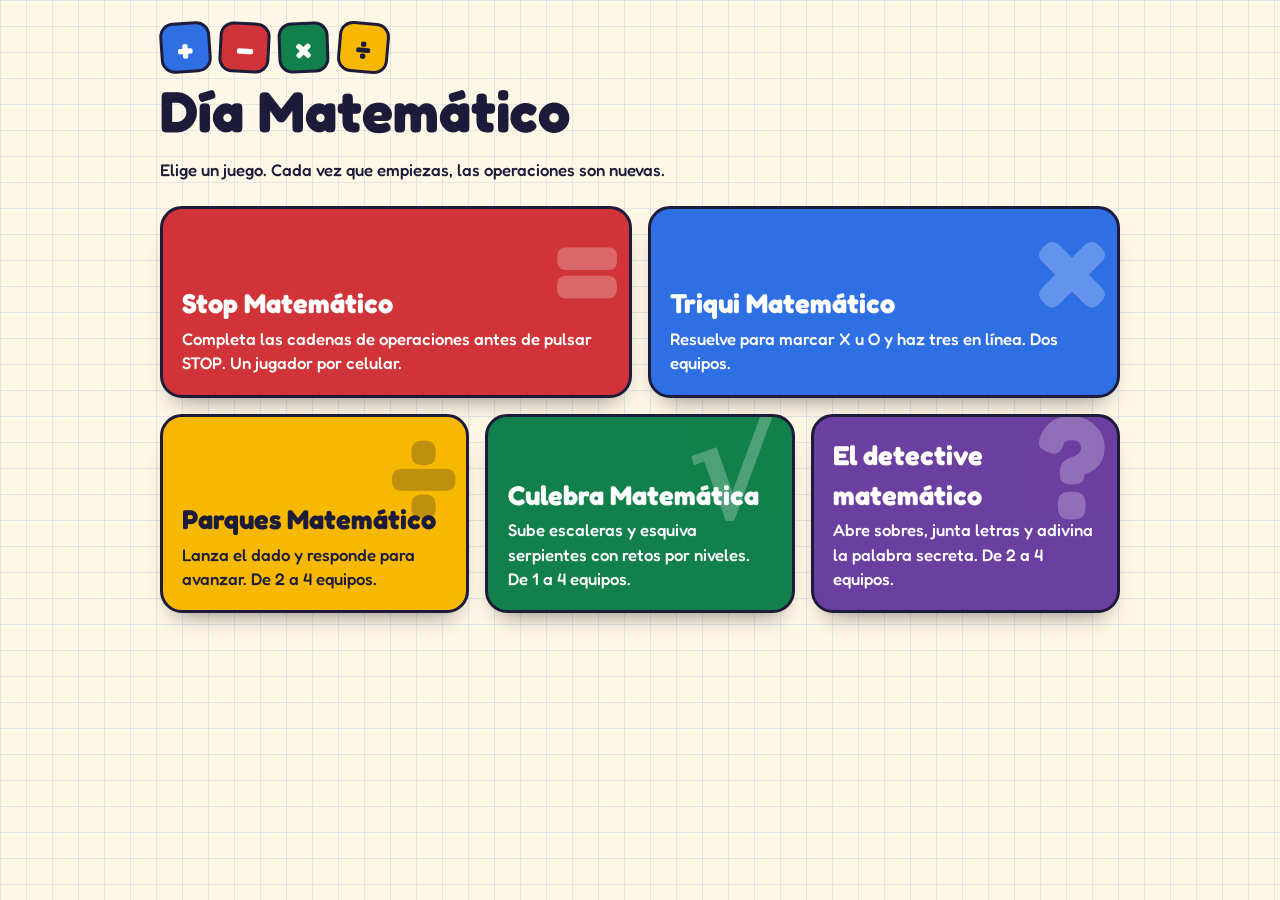
==== index.html @ 05934ddd "Add files via upload" ====
<!doctype html><html lang="es"><meta charset="utf-8"><meta name="viewport" content="width=device-width,initial-scale=1"><title>Día Matemático</title><link rel="stylesheet" href="style.css">
<style>
.ops{display:flex;gap:.5rem;margin:.4rem 0 .6rem}
.ops b{display:grid;place-items:center;width:3.2rem;height:3.2rem;font-size:2rem;color:#fff;background:var(--c);border:3px solid #1d1b3a;border-radius:14px;rotate:var(--a)}
@media(prefers-reduced-motion:no-preference){.ops b{animation:pop .6s cubic-bezier(.2,.9,.2,1) backwards;animation-delay:calc(var(--i)*90ms)}}
@keyframes pop{from{translate:0 -2rem;opacity:0}}
.grid{display:grid;gap:1rem;margin-top:1.5rem}
@media(min-width:44rem){.grid{grid-template-columns:repeat(6,1fr)}.grid a{grid-column:span 2}.grid a:nth-child(-n+2){grid-column:span 3}}
.grid a{position:relative;overflow:hidden;display:flex;flex-direction:column;justify-content:flex-end;min-height:12rem;padding:1.2rem;color:#fff;text-decoration:none;background:var(--c);border:3px solid #1d1b3a;border-radius:22px;box-shadow:0 14px 24px -14px rgb(0 0 0/.5);transition:transform .2s}
.grid a:hover{transform:translateY(-4px)}
.grid a.y{color:#1d1b3a}
.grid b{position:absolute;top:-1.5rem;right:.6rem;font-size:9rem;line-height:1;opacity:.25}
.grid h2{font-size:1.7rem}.grid p{margin:.2rem 0 0}
</style>
<main class="wrap">
<div class="ops"><b style="--c:var(--b);--a:-4deg;--i:0">+</b><b style="--c:var(--r);--a:3deg;--i:1">−</b><b style="--c:var(--g);--a:-2deg;--i:2">×</b><b style="--c:var(--y);--a:5deg;--i:3;color:#1d1b3a">÷</b></div>
<h1>Día Matemático</h1>
<p>Elige un juego. Cada vez que empiezas, las operaciones son nuevas.</p>
<nav class="grid">
<a href="stop.html" style="--c:var(--r)"><b aria-hidden="true">=</b><h2>Stop Matemático</h2><p>Completa las cadenas de operaciones antes de pulsar STOP. Un jugador por celular.</p></a>
<a href="triqui.html" style="--c:var(--b)"><b aria-hidden="true">×</b><h2>Triqui Matemático</h2><p>Resuelve para marcar X u O y haz tres en línea. Dos equipos.</p></a>
<a href="parques.html" class="y" style="--c:var(--y)"><b aria-hidden="true">÷</b><h2>Parques Matemático</h2><p>Lanza el dado y responde para avanzar. De 2 a 4 equipos.</p></a>
<a href="culebra.html" style="--c:var(--g)"><b aria-hidden="true">√</b><h2>Culebra Matemática</h2><p>Sube escaleras y esquiva serpientes con retos por niveles. De 1 a 4 equipos.</p></a>
<a href="detective.html" style="--c:var(--p)"><b aria-hidden="true">?</b><h2>El detective matemático</h2><p>Abre sobres, junta letras y adivina la palabra secreta. De 2 a 4 equipos.</p></a>
</nav></main>
---- style.css ----
@import url(https://fonts.googleapis.com/css2?family=Fredoka:wght@400;500;600;700&display=swap);
:root{--ink:#1d1b3a;--paper:#fff8e7;--card:#fff;--b:#2f6fe4;--r:#d13438;--g:#12804a;--y:#f6b800;--p:#6b3fa0;--focus:#6b3fa0;color-scheme:light dark}
@media(prefers-color-scheme:dark){:root{--ink:#f4f0ff;--paper:#161433;--card:#241f4d;--focus:#f6b800}}
*{box-sizing:border-box}
::selection{background:var(--y);color:#1d1b3a}
body{margin:0;min-height:100svh;font:500 1.05rem/1.45 Fredoka,ui-rounded,"Segoe UI",system-ui,sans-serif;color:var(--ink);accent-color:var(--b);caret-color:var(--b);
background:linear-gradient(rgb(47 111 228/.13) 1px,transparent 1px) 0 0/26px 26px,linear-gradient(90deg,rgb(47 111 228/.13) 1px,transparent 1px) 0 0/26px 26px,var(--paper)}
.wrap{max-width:62rem;margin:0 auto;padding:1rem 1rem 3rem}
h1{font-size:clamp(2rem,7vw,3.6rem);line-height:1;margin:.5rem 0 1rem;text-wrap:balance}
h2{margin:0;text-wrap:balance}
p{max-width:65ch}
a{color:inherit}
:focus-visible{outline:3px solid var(--focus);outline-offset:3px}
.back{display:inline-block;padding:.5rem 0;font-weight:600}
.btn{min-height:2.9rem;padding:.4rem 1.2rem;font:700 1.05rem Fredoka,ui-rounded,system-ui,sans-serif;color:#1d1b3a;background:var(--y);border:3px solid #1d1b3a;border-radius:14px;cursor:pointer;box-shadow:0 6px 12px -6px rgb(0 0 0/.5)}
.btn:hover{filter:brightness(1.07)}.btn:active{transform:translateY(2px)}
.btn:disabled{opacity:.45;cursor:not-allowed}
.btn.r{background:var(--r);color:#fff}
input,select{font:inherit;color:var(--ink);border:3px solid var(--ink);border-radius:12px}
input{width:100%;margin-bottom:1rem;padding:.5rem;font:700 1.4rem Fredoka,ui-rounded,system-ui,sans-serif;text-align:center;background:var(--paper);-moz-appearance:textfield;appearance:textfield}
input::-webkit-inner-spin-button{appearance:none}
select{padding:.35rem .6rem;background:var(--card)}
label{font-weight:600}
.bar{display:flex;flex-wrap:wrap;gap:.6rem;align-items:center;margin:.6rem 0}
.chip{display:inline-flex;align-items:center;gap:.4rem;padding:.15rem .8rem .15rem .4rem;font-weight:600;background:var(--card);border:3px solid var(--ink);border-radius:99px}
.chip.on{background:var(--y);color:#1d1b3a}
.chip i,.tk{display:inline-block;width:1rem;height:1rem;background:var(--c);border:2px solid #1d1b3a;border-radius:50%}
.dice{display:grid;place-items:center;width:4rem;height:4rem;margin:.2rem auto;font:700 2.1rem Fredoka,ui-rounded,system-ui;color:#1d1b3a;background:#fff;border:3px solid #1d1b3a;border-radius:14px}
dialog{width:min(92vw,26rem);padding:1.4rem;color:var(--ink);background:var(--card);border:3px solid var(--ink);border-radius:22px;text-align:center}
dialog::backdrop{background:rgb(20 18 50/.62)}
dialog h2{margin:0 0 1rem;font-size:clamp(1.6rem,7vw,2.3rem)}
dialog h2.s{font-size:1.15rem;font-weight:600}
dialog p{margin:.2rem auto 1rem}dialog p:empty{display:none}
@media(prefers-reduced-motion:reduce){*{transition:none!important;animation:none!important}}
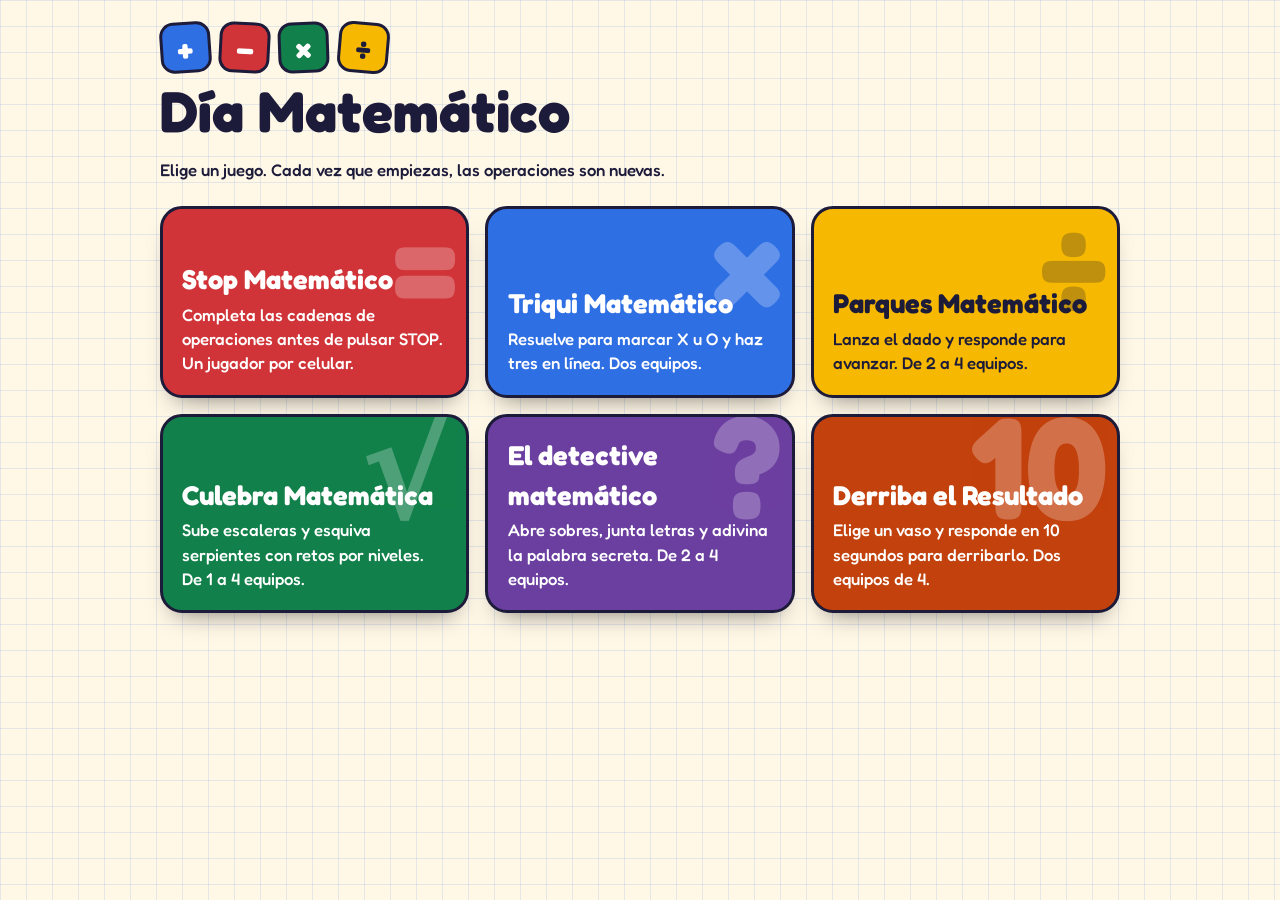
==== commit 4321f834: "Nuevo juego" ====
--- a/index.html
+++ b/index.html
@@ -5,7 +5,7 @@
 @media(prefers-reduced-motion:no-preference){.ops b{animation:pop .6s cubic-bezier(.2,.9,.2,1) backwards;animation-delay:calc(var(--i)*90ms)}}
 @keyframes pop{from{translate:0 -2rem;opacity:0}}
 .grid{display:grid;gap:1rem;margin-top:1.5rem}
-@media(min-width:44rem){.grid{grid-template-columns:repeat(6,1fr)}.grid a{grid-column:span 2}.grid a:nth-child(-n+2){grid-column:span 3}}
+@media(min-width:44rem){.grid{grid-template-columns:repeat(3,1fr)}}
 .grid a{position:relative;overflow:hidden;display:flex;flex-direction:column;justify-content:flex-end;min-height:12rem;padding:1.2rem;color:#fff;text-decoration:none;background:var(--c);border:3px solid #1d1b3a;border-radius:22px;box-shadow:0 14px 24px -14px rgb(0 0 0/.5);transition:transform .2s}
 .grid a:hover{transform:translateY(-4px)}
 .grid a.y{color:#1d1b3a}
@@ -22,4 +22,5 @@
 <a href="parques.html" class="y" style="--c:var(--y)"><b aria-hidden="true">÷</b><h2>Parques Matemático</h2><p>Lanza el dado y responde para avanzar. De 2 a 4 equipos.</p></a>
 <a href="culebra.html" style="--c:var(--g)"><b aria-hidden="true">√</b><h2>Culebra Matemática</h2><p>Sube escaleras y esquiva serpientes con retos por niveles. De 1 a 4 equipos.</p></a>
 <a href="detective.html" style="--c:var(--p)"><b aria-hidden="true">?</b><h2>El detective matemático</h2><p>Abre sobres, junta letras y adivina la palabra secreta. De 2 a 4 equipos.</p></a>
+<a href="derriba.html" style="--c:#c2410c"><b aria-hidden="true">10</b><h2>Derriba el Resultado</h2><p>Elige un vaso y responde en 10 segundos para derribarlo. Dos equipos de 4.</p></a>
 </nav></main>
